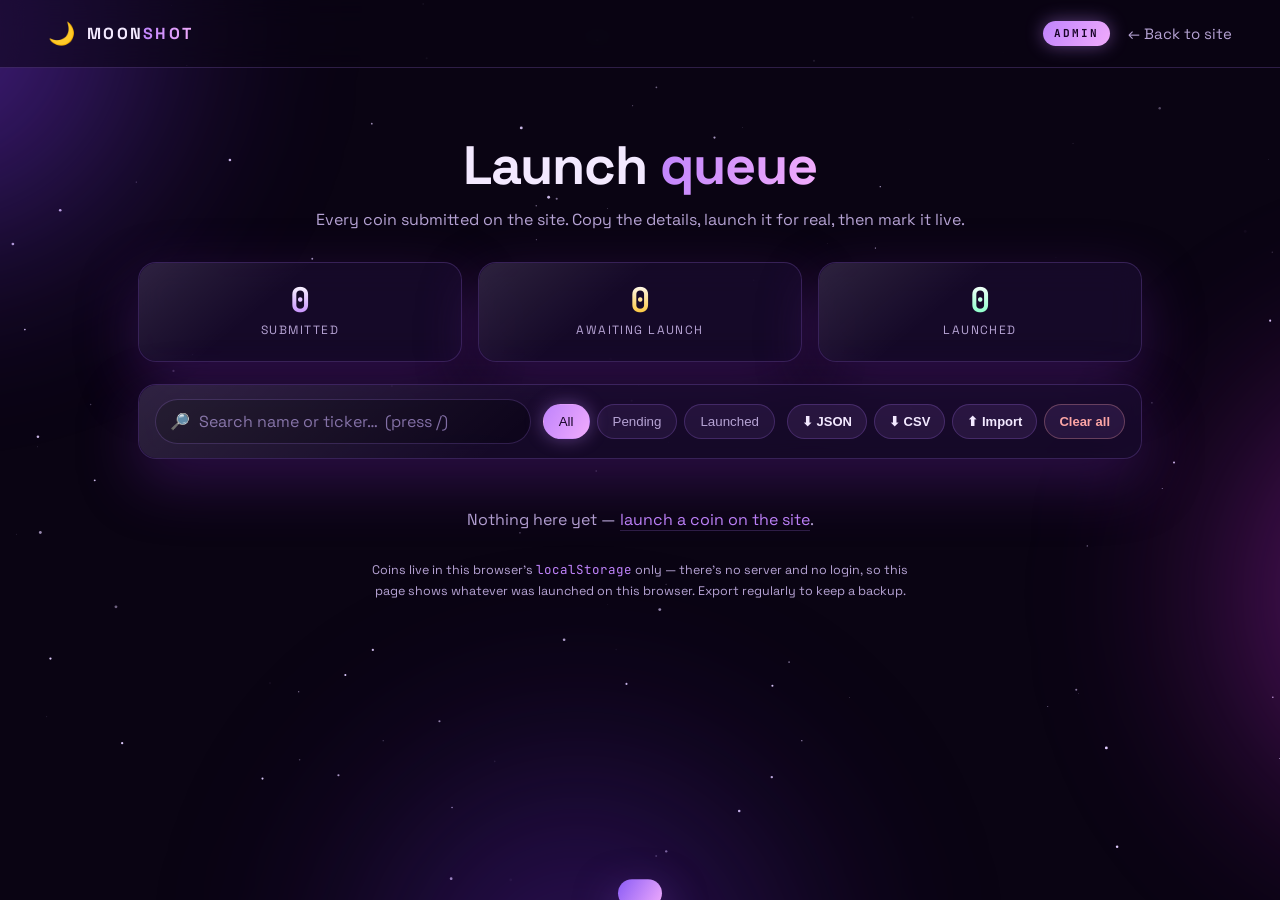
==== admin.html @ f0188c7a "Add admin launch queue and make the launched counter real The hero "Coins launched" stat was a hardc" ====
<!doctype html>
<html lang="en">
<head>
<meta charset="utf-8" />
<meta name="viewport" content="width=device-width, initial-scale=1" />
<title>Moonshot — Admin</title>
<meta name="robots" content="noindex" />
<link rel="preconnect" href="https://fonts.googleapis.com" />
<link rel="preconnect" href="https://fonts.gstatic.com" crossorigin />
<link href="https://fonts.googleapis.com/css2?family=Space+Grotesk:wght@400;600;700&family=JetBrains+Mono:wght@400;700&display=swap" rel="stylesheet" />
<link rel="stylesheet" href="styles.css" />
</head>
<body class="admin-body">
<canvas id="stars" aria-hidden="true"></canvas>
<div class="aurora" aria-hidden="true"><span></span><span></span><span></span></div>

<header class="nav">
  <a class="brand" href="index.html">
    <span class="brand-mark" aria-hidden="true">🌙</span>
    <span class="brand-text">MOON<b>SHOT</b></span>
  </a>
  <span class="admin-tag">ADMIN</span>
  <nav class="nav-links"><a href="index.html">← Back to site</a></nav>
</header>

<main class="admin">
  <div class="section-head reveal">
    <h2>Launch <span class="grad">queue</span></h2>
    <p>Every coin submitted on the site. Copy the details, launch it for real, then mark it live.</p>
  </div>

  <section class="admin-stats reveal" aria-label="Totals">
    <div class="card stat-tile"><span class="stat-n" id="s-total">0</span><span class="stat-l">Submitted</span></div>
    <div class="card stat-tile pending"><span class="stat-n" id="s-pending">0</span><span class="stat-l">Awaiting launch</span></div>
    <div class="card stat-tile live"><span class="stat-n" id="s-launched">0</span><span class="stat-l">Launched</span></div>
  </section>

  <section class="card toolbar reveal" style="--d:.06s">
    <div class="search">
      <span aria-hidden="true">🔎</span>
      <input id="q" type="search" placeholder="Search name or ticker…  (press /)" aria-label="Search coins" />
    </div>
    <div class="filters" role="group" aria-label="Filter by status">
      <button class="chip is-on" data-filter="all" type="button">All</button>
      <button class="chip" data-filter="pending" type="button">Pending</button>
      <button class="chip" data-filter="launched" type="button">Launched</button>
    </div>
    <div class="tools">
      <button class="btn btn-ghost sm" id="export-json" type="button">⬇ JSON</button>
      <button class="btn btn-ghost sm" id="export-csv" type="button">⬇ CSV</button>
      <button class="btn btn-ghost sm" id="import" type="button">⬆ Import</button>
      <input id="import-file" type="file" accept="application/json" hidden />
      <button class="btn btn-ghost sm danger" id="clear" type="button">Clear all</button>
    </div>
  </section>

  <section class="admin-list" id="list" aria-live="polite"></section>
  <p class="empty" id="admin-empty" hidden>Nothing here yet — <a href="index.html#launch">launch a coin on the site</a>.</p>

  <p class="fineprint admin-note">
    Coins live in this browser's <code>localStorage</code> only — there's no server and no
    login, so this page shows whatever was launched on this browser. Export regularly to keep a backup.
  </p>
</main>

<div class="toast" id="toast" role="status" aria-live="polite"></div>

<script src="store.js"></script>
<script src="admin.js"></script>
</body>
</html>
---- styles.css ----
/* ── MOONSHOT · purple launchpad ─────────────────────────────── */
:root{
  --bg:#0a0413; --bg2:#12071f; --panel:rgba(30,14,54,.62);
  --line:rgba(178,124,255,.22);
  --p1:#c084fc; --p2:#8b5cf6; --p3:#6d28d9; --p4:#e9d5ff;
  --accent:#f0abfc; --mint:#7dffc3;
  --text:#f3e9ff; --muted:#b6a3d4;
  --r:18px; --shadow:0 22px 60px rgba(88,28,135,.45);
  --ease:cubic-bezier(.22,1,.36,1);
}
*{box-sizing:border-box}
html{scroll-behavior:smooth; overflow-x:clip}
body{
  margin:0; background:var(--bg); color:var(--text);
  font:400 16px/1.6 "Space Grotesk",system-ui,sans-serif;
  overflow-x:clip; -webkit-font-smoothing:antialiased;
}
h1,h2,h3{line-height:1.05; margin:0; letter-spacing:-.02em}
a{color:inherit; text-decoration:none}
img{max-width:100%; display:block}

/* ── background layers ─────────────────────────────────────── */
#stars{position:fixed; inset:0; z-index:-3; width:100%; height:100%}
.aurora{position:fixed; inset:-20%; z-index:-2; filter:blur(90px); opacity:.65; pointer-events:none}
.aurora span{position:absolute; width:52vw; height:52vw; border-radius:50%; mix-blend-mode:screen}
.aurora span:nth-child(1){background:radial-gradient(circle,#7c3aed,transparent 65%); top:-10%; left:-8%; animation:drift 22s var(--ease) infinite alternate}
.aurora span:nth-child(2){background:radial-gradient(circle,#c026d3,transparent 65%); top:35%; right:-14%; animation:drift 28s var(--ease) infinite alternate-reverse}
.aurora span:nth-child(3){background:radial-gradient(circle,#4c1d95,transparent 65%); bottom:-18%; left:28%; animation:drift 34s var(--ease) infinite alternate}
@keyframes drift{from{transform:translate3d(0,0,0) scale(1)}to{transform:translate3d(6vw,-7vh,0) scale(1.25)}}
.grid-floor{
  position:fixed; inset:auto 0 0 0; height:42vh; z-index:-2; pointer-events:none;
  background:
    linear-gradient(transparent,rgba(10,4,19,.96) 72%),
    repeating-linear-gradient(to right,var(--line) 0 1px,transparent 1px 72px),
    repeating-linear-gradient(to bottom,var(--line) 0 1px,transparent 1px 72px);
  transform:perspective(420px) rotateX(70deg); transform-origin:bottom;
  animation:floor 6s linear infinite; opacity:.5;
}
@keyframes floor{to{background-position:0 0,0 0,0 72px}}

/* ── nav ───────────────────────────────────────────────────── */
.nav{
  position:sticky; top:0; z-index:50; display:flex; align-items:center; gap:18px;
  padding:16px clamp(16px,4vw,48px);
  background:rgba(10,4,19,.55); backdrop-filter:blur(14px);
  border-bottom:1px solid var(--line);
  animation:dropIn .7s var(--ease) both;
}
@keyframes dropIn{from{opacity:0; transform:translateY(-100%)}}
.brand{display:flex; align-items:center; gap:10px; font-weight:700; letter-spacing:.14em; margin-right:auto}
.brand-mark{font-size:22px; display:inline-block; animation:bob 4s var(--ease) infinite}
.brand-text b{background:linear-gradient(90deg,var(--p1),var(--accent)); -webkit-background-clip:text; background-clip:text; color:transparent}
@keyframes bob{50%{transform:translateY(-6px) rotate(-12deg)}}
.nav-links{display:flex; gap:26px; font-size:15px; color:var(--muted)}
.nav-links a{position:relative; transition:color .25s}
.nav-links a::after{content:""; position:absolute; left:0; bottom:-6px; height:2px; width:0; background:linear-gradient(90deg,var(--p1),var(--accent)); transition:width .3s var(--ease)}
.nav-links a:hover{color:var(--text)} .nav-links a:hover::after{width:100%}

/* ── buttons ───────────────────────────────────────────────── */
.btn{
  display:inline-flex; align-items:center; justify-content:center; gap:8px;
  padding:13px 22px; border-radius:999px; border:1px solid transparent;
  font-weight:600; font-size:15px; cursor:pointer; position:relative; overflow:hidden;
  transition:transform .25s var(--ease), box-shadow .25s, background .25s, border-color .25s;
}
.btn:active{transform:scale(.96)}
.btn-primary{background:linear-gradient(120deg,var(--p2),var(--p1) 55%,var(--accent)); color:#170528; box-shadow:0 12px 34px rgba(168,85,247,.45)}
.btn-primary:hover{transform:translateY(-3px) scale(1.03); box-shadow:0 20px 48px rgba(240,171,252,.5)}
.btn-ghost{background:rgba(192,132,252,.1); border-color:var(--line); color:var(--text)}
.btn-ghost:hover{background:rgba(192,132,252,.2); transform:translateY(-3px)}
.shine::before{
  content:""; position:absolute; top:0; left:-120%; width:60%; height:100%;
  background:linear-gradient(100deg,transparent,rgba(255,255,255,.55),transparent);
  animation:shine 3.2s var(--ease) infinite;
}
@keyframes shine{0%{left:-120%}55%,100%{left:160%}}
.pulse{animation:pulse 2.6s ease-in-out infinite}
@keyframes pulse{50%{box-shadow:0 0 0 12px rgba(192,132,252,0)} 0%,100%{box-shadow:0 0 0 0 rgba(192,132,252,.35)}}

/* ── reveal on scroll ──────────────────────────────────────── */
.reveal{opacity:0; transform:translateY(34px); transition:opacity .8s var(--ease) var(--d,0s), transform .8s var(--ease) var(--d,0s)}
.reveal.in{opacity:1; transform:none}
@media (prefers-reduced-motion:reduce){
  *,*::before,*::after{animation-duration:.001s!important; animation-iteration-count:1!important; transition-duration:.001s!important}
  .reveal{opacity:1; transform:none}
}

/* ── hero ──────────────────────────────────────────────────── */
.hero{
  display:grid; grid-template-columns:1.05fr .95fr; gap:40px; align-items:center;
  padding:clamp(40px,7vw,96px) clamp(16px,4vw,48px) 40px; max-width:1240px; margin:auto;
}
.eyebrow{display:inline-flex; align-items:center; gap:9px; margin:0 0 20px;
  padding:7px 15px; border-radius:999px; border:1px solid var(--line);
  background:rgba(192,132,252,.09); color:var(--p4); font-size:13.5px; letter-spacing:.04em}
.dot{width:8px; height:8px; border-radius:50%; background:var(--mint); box-shadow:0 0 12px var(--mint); animation:blink 1.6s infinite}
@keyframes blink{50%{opacity:.25}}
h1{font-size:clamp(42px,7.2vw,86px); font-weight:700}
.line{display:block; overflow:hidden}
.line>span{display:block; animation:riseIn 1s var(--ease) both}
.line:nth-child(2)>span{animation-delay:.12s}
@keyframes riseIn{from{transform:translateY(105%)}}
.grad{
  background:linear-gradient(100deg,var(--p1),var(--accent),#a5b4fc,var(--p1));
  background-size:300% 100%; -webkit-background-clip:text; background-clip:text; color:transparent;
  animation:flow 7s linear infinite;
}
@keyframes flow{to{background-position:300% 0}}
.lede{color:var(--muted); font-size:clamp(16px,1.6vw,19px); max-width:52ch; margin:22px 0 30px}
.lede b{color:var(--text)}
.hero-cta{display:flex; gap:14px; flex-wrap:wrap}
.stats{display:flex; gap:34px; margin:42px 0 0; flex-wrap:wrap}
.stats dt{font-size:12.5px; letter-spacing:.12em; text-transform:uppercase; color:var(--muted)}
.stats dd{margin:6px 0 0; font:700 30px/1 "JetBrains Mono",monospace;
  background:linear-gradient(180deg,#fff,var(--p1)); -webkit-background-clip:text; background-clip:text; color:transparent}

/* hero art */
.hero-art{display:grid; place-items:center; min-height:420px}
.orbit{position:relative; width:min(420px,78vw); aspect-ratio:1; display:grid; place-items:center}
.moon{
  width:46%; aspect-ratio:1; border-radius:50%; position:relative;
  background:radial-gradient(circle at 32% 28%,#f5ebff,#c4a6f0 45%,#7c4fd6 78%,#3b1a6b);
  box-shadow:0 0 70px rgba(192,132,252,.55), inset -18px -12px 40px rgba(38,10,70,.6);
  animation:spin 44s linear infinite, glow 5s ease-in-out infinite;
}
@keyframes glow{50%{box-shadow:0 0 120px rgba(240,171,252,.7), inset -18px -12px 40px rgba(38,10,70,.6)}}
.crater{position:absolute; border-radius:50%; background:rgba(74,35,122,.45); box-shadow:inset 2px 3px 6px rgba(20,4,40,.6)}
.c1{width:22%; height:22%; top:20%; left:24%} .c2{width:14%; height:14%; top:56%; left:54%} .c3{width:10%; height:10%; top:34%; left:64%}
.ring{position:absolute; inset:0; border-radius:50%; border:1px dashed var(--line)}
.r1{inset:6%; animation:spin 18s linear infinite}
.r2{inset:-4%; border-style:solid; border-color:rgba(240,171,252,.18); animation:spin 30s linear infinite reverse}
.r3{inset:-16%; animation:spin 46s linear infinite}
@keyframes spin{to{transform:rotate(360deg)}}
.sat{position:absolute; font-size:24px; filter:drop-shadow(0 0 10px rgba(240,171,252,.7))}
.s1{animation:orb1 14s linear infinite} .s2{animation:orb2 20s linear infinite} .s3{animation:orb3 26s linear infinite}
@keyframes orb1{from{transform:rotate(0) translateX(190px) rotate(0)}to{transform:rotate(360deg) translateX(190px) rotate(-360deg)}}
@keyframes orb2{from{transform:rotate(120deg) translateX(230px) rotate(-120deg)}to{transform:rotate(480deg) translateX(230px) rotate(-480deg)}}
@keyframes orb3{from{transform:rotate(240deg) translateX(160px) rotate(-240deg)}to{transform:rotate(600deg) translateX(160px) rotate(-600deg)}}
.rocket{position:absolute; bottom:-6%; left:6%; font-size:44px; animation:fly 7s var(--ease) infinite}
@keyframes fly{0%{transform:translate(0,0) rotate(0)}50%{transform:translate(120px,-150px) rotate(18deg)}100%{transform:translate(0,0) rotate(0)}}
.flame{position:absolute; left:2px; bottom:0; width:14px; height:26px; border-radius:50% 50% 60% 60%;
  background:linear-gradient(#fff,var(--accent),transparent); filter:blur(3px); animation:flame .18s infinite alternate}
@keyframes flame{to{transform:scaleY(1.5) translateY(4px); opacity:.6}}

/* ── marquee ───────────────────────────────────────────────── */
.marquee{overflow:hidden; border-block:1px solid var(--line); background:rgba(139,92,246,.08); padding:13px 0}
.marquee-track{display:flex; gap:44px; width:max-content; animation:slide 26s linear infinite; font:700 14px/1 "JetBrains Mono",monospace; color:var(--mint); letter-spacing:.1em}
.marquee:hover .marquee-track{animation-play-state:paused}
@keyframes slide{to{transform:translateX(-50%)}}

/* ── sections ──────────────────────────────────────────────── */
section{position:relative}
.launch,.board,.how{max-width:1240px; margin:auto; padding:clamp(56px,8vw,110px) clamp(16px,4vw,48px)}
.section-head{text-align:center; margin-bottom:42px}
.section-head h2{font-size:clamp(30px,4.6vw,54px)}
.section-head p{color:var(--muted); margin:12px 0 0}

.card{
  background:var(--panel); border:1px solid var(--line); border-radius:var(--r);
  backdrop-filter:blur(16px); box-shadow:var(--shadow); position:relative; overflow:hidden;
}
.card::after{content:""; position:absolute; inset:0; border-radius:inherit; pointer-events:none;
  background:linear-gradient(140deg,rgba(255,255,255,.1),transparent 40%)}

/* ── form ──────────────────────────────────────────────────── */
.launch-grid{display:grid; grid-template-columns:1.15fr .85fr; gap:26px; align-items:start}
.form{padding:clamp(20px,3vw,32px); display:grid; gap:20px}
.field{display:grid; gap:8px; min-width:0}
label,legend{font-size:13px; letter-spacing:.09em; text-transform:uppercase; color:var(--p4); font-weight:600}
.opt{text-transform:none; letter-spacing:0; color:var(--muted); font-weight:400; font-size:12px}
input[type=text],input[type=url],textarea{
  width:100%; padding:13px 15px; border-radius:12px; color:var(--text);
  background:rgba(12,5,24,.72); border:1px solid var(--line);
  font:inherit; transition:border-color .25s, box-shadow .25s, transform .25s var(--ease);
}
textarea{resize:vertical}
input:focus,textarea:focus{outline:none; border-color:var(--p1); box-shadow:0 0 0 4px rgba(192,132,252,.18); transform:translateY(-1px)}
input::placeholder,textarea::placeholder{color:#7f6ba3}
.row{display:grid; grid-template-columns:1fr 1fr; gap:16px}
.ticker-wrap{position:relative}
.ticker-wrap .prefix{position:absolute; left:14px; top:50%; transform:translateY(-50%); color:var(--p1); font-weight:700}
.ticker-wrap input{padding-left:30px; text-transform:uppercase; letter-spacing:.1em; font-family:"JetBrains Mono",monospace}
.counter{color:var(--muted); font-size:12px; justify-self:end}
.hint{color:#fca5a5; font-size:12.5px; min-height:1em}
.links{border:1px dashed var(--line); border-radius:14px; padding:16px; margin:0; display:grid; gap:10px}
.ln{display:flex; align-items:center; gap:10px; text-transform:none; letter-spacing:0; font-size:15px; color:var(--text)}
.ln>span{width:32px; height:32px; flex:none; display:grid; place-items:center; border-radius:10px; background:rgba(192,132,252,.14); border:1px solid var(--line); transition:transform .3s var(--ease)}
.ln:focus-within>span{transform:rotate(-10deg) scale(1.12)}
.btn-launch{width:100%; padding:17px; font-size:17px}
.btn-launch.loading .btn-label{opacity:0}
.btn-launch.loading::after{content:"launching…"; position:absolute; inset:0; display:grid; place-items:center; font-weight:700; letter-spacing:.14em; animation:blink 1s infinite}
.fineprint{margin:0; text-align:center; font-size:12.5px; color:var(--muted)}

/* ── coin card ─────────────────────────────────────────────── */
.preview-card{padding:20px; position:sticky; top:92px}
.preview-head{display:flex; align-items:center; gap:9px; font-size:12px; letter-spacing:.14em; text-transform:uppercase; color:var(--muted); margin-bottom:14px}
.led{width:8px; height:8px; border-radius:50%; background:var(--mint); box-shadow:0 0 10px var(--mint); animation:blink 1.4s infinite}
.coin{
  border:1px solid var(--line); border-radius:16px; padding:18px;
  background:linear-gradient(160deg,rgba(139,92,246,.2),rgba(12,5,24,.65));
  display:grid; gap:12px; transition:transform .3s var(--ease), box-shadow .3s;
}
.coin:hover{box-shadow:0 20px 50px rgba(168,85,247,.35)}
.coin-top{display:flex; align-items:center; gap:13px}
.coin-img{
  width:56px; height:56px; flex:none; border-radius:14px; overflow:hidden;
  display:grid; place-items:center; font-size:26px;
  background:linear-gradient(140deg,var(--p2),var(--accent)); box-shadow:0 0 22px rgba(192,132,252,.45);
  animation:bob 5s var(--ease) infinite;
}
.coin-img img{width:100%; height:100%; object-fit:cover}
.coin h3{font-size:19px} .tick{margin:3px 0 0; font:700 13px/1 "JetBrains Mono",monospace; color:var(--p1); letter-spacing:.12em}
.badge{margin-left:auto; align-self:flex-start; font-size:10.5px; font-weight:700; letter-spacing:.14em;
  padding:5px 9px; border-radius:999px; color:#150425; background:var(--mint); box-shadow:0 0 16px rgba(125,255,195,.5)}
.coin-desc{margin:0; color:var(--muted); font-size:14.5px; word-break:break-word}
.coin-links{display:flex; gap:8px; flex-wrap:wrap}
.coin-links a{
  font-size:13px; padding:7px 13px; border-radius:999px; color:var(--p4);
  border:1px solid var(--line); background:rgba(192,132,252,.1);
  transition:transform .25s var(--ease), background .25s;
}
.coin-links a:hover{transform:translateY(-3px) scale(1.05); background:rgba(192,132,252,.25)}
.spark{display:flex; align-items:flex-end; gap:4px; height:38px}
.spark i{flex:1; border-radius:3px 3px 0 0; background:linear-gradient(180deg,var(--accent),var(--p3)); animation:bars 1.6s ease-in-out infinite}
.spark i:nth-child(2n){animation-duration:2.1s} .spark i:nth-child(3n){animation-duration:1.3s}
.spark i:nth-child(n+1){animation-delay:calc(var(--i,0)*.08s)}
@keyframes bars{0%,100%{height:34%}50%{height:100%}}
.tilt{transform-style:preserve-3d; will-change:transform}

/* ── board ─────────────────────────────────────────────────── */
.coin-grid{display:grid; grid-template-columns:repeat(auto-fill,minmax(270px,1fr)); gap:20px}
.coin-grid .coin{animation:pop .6s var(--ease) both}
@keyframes pop{from{opacity:0; transform:translateY(26px) scale(.94)}}
.coin .del{position:absolute; top:10px; right:10px; width:26px; height:26px; border-radius:50%;
  border:1px solid var(--line); background:rgba(12,5,24,.7); color:var(--muted); cursor:pointer;
  opacity:0; transition:opacity .25s, transform .25s, color .25s; line-height:1}
.coin{position:relative}
.coin:hover .del{opacity:1} .coin .del:hover{color:#fca5a5; transform:rotate(90deg) scale(1.15)}
.empty{text-align:center; color:var(--muted); margin-top:26px}
.empty a{color:var(--p1); border-bottom:1px solid var(--line)}

/* ── steps ─────────────────────────────────────────────────── */
.steps{list-style:none; margin:0; padding:0; display:grid; grid-template-columns:repeat(auto-fit,minmax(215px,1fr)); gap:20px}
.step{padding:26px 22px; transition:transform .35s var(--ease)}
.step:hover{transform:translateY(-8px) rotate(-1deg)}
.num{display:grid; place-items:center; width:40px; height:40px; border-radius:12px; margin-bottom:14px;
  font:700 18px/1 "JetBrains Mono",monospace; color:#180527;
  background:linear-gradient(140deg,var(--p1),var(--accent)); box-shadow:0 0 20px rgba(192,132,252,.5)}
.step h3{font-size:18px; margin-bottom:8px} .step p{margin:0; color:var(--muted); font-size:14.5px}

/* ── footer / toast / confetti ─────────────────────────────── */
.footer{border-top:1px solid var(--line); padding:32px 20px 46px; text-align:center; color:var(--muted); font-size:14px}
.toast{
  position:fixed; left:50%; bottom:32px; z-index:99; transform:translate(-50%,140%);
  padding:14px 22px; border-radius:999px; font-weight:600;
  background:linear-gradient(120deg,var(--p2),var(--accent)); color:#180527;
  box-shadow:0 18px 44px rgba(168,85,247,.5); transition:transform .5s var(--ease); pointer-events:none;
}
.toast.show{transform:translate(-50%,0)}
#confetti{position:fixed; inset:0; z-index:98; pointer-events:none}

/* ── responsive ────────────────────────────────────────────── */
@media (max-width:980px){
  .hero{grid-template-columns:1fr; text-align:center}
  .hero-copy{order:2} .hero-art{order:1; min-height:320px}
  .eyebrow,.hero-cta,.stats{justify-content:center}
  .lede{margin-inline:auto}
  .launch-grid{grid-template-columns:1fr}
  .preview-card{position:static}
}
@media (max-width:620px){
  .nav-links{display:none}
  .orbit{width:min(420px,62vw)}
  .rocket{font-size:34px}
  .row{grid-template-columns:1fr}
  .stats{gap:22px} .stats dd{font-size:24px}
}

/* ── image dropzone ────────────────────────────────────────── */
.drop{
  position:relative; display:grid; place-items:center; gap:6px; text-align:center;
  min-height:170px; padding:18px; cursor:pointer; overflow:hidden;
  border:2px dashed var(--line); border-radius:16px;
  background:radial-gradient(circle at 50% 120%,rgba(139,92,246,.22),rgba(12,5,24,.6));
  transition:border-color .3s, transform .3s var(--ease), box-shadow .3s;
}
.drop:hover,.drop:focus-visible,.drop.over{
  border-color:var(--p1); outline:none; transform:translateY(-3px);
  box-shadow:0 0 0 4px rgba(192,132,252,.16), 0 18px 40px rgba(88,28,135,.45);
}
.drop.over{border-style:solid; animation:pulse 1.2s ease-in-out infinite}
.drop-empty{display:grid; gap:4px; justify-items:center; color:var(--muted); pointer-events:none}
.drop-empty b{color:var(--text); font-size:15px}
.drop-empty small{font-size:12.5px}
.drop-icon{font-size:34px; animation:bob 3.4s var(--ease) infinite}
.drop img{max-height:190px; width:auto; border-radius:12px; box-shadow:0 14px 34px rgba(24,6,48,.6);
  animation:pop .5s var(--ease) both}
.drop.has-img{min-height:0; border-style:solid}

/* ── badges (shared) ───────────────────────────────────────── */
.badge.is-pending{background:linear-gradient(120deg,#fbbf24,#fcd34d); color:#2a1605; box-shadow:0 0 16px rgba(251,191,36,.45)}
.badge.is-live{background:var(--mint); color:#062a1b; box-shadow:0 0 16px rgba(125,255,195,.5)}
.admin-link{margin:10px 0 0; font-size:13px}
.admin-link a{color:var(--p1); opacity:.75; transition:opacity .25s}
.admin-link a:hover{opacity:1}

/* ── admin panel ───────────────────────────────────────────── */
.admin-body .grid-floor{display:none}
.admin-tag{
  font:700 11px/1 "JetBrains Mono",monospace; letter-spacing:.18em; padding:7px 11px; border-radius:999px;
  color:#180527; background:linear-gradient(120deg,var(--p1),var(--accent)); box-shadow:0 0 18px rgba(192,132,252,.45);
}
.admin{max-width:1100px; margin:auto; padding:clamp(34px,6vw,70px) clamp(16px,4vw,48px) 90px}
.admin .section-head{margin-bottom:30px}

.admin-stats{display:grid; grid-template-columns:repeat(3,1fr); gap:16px; margin-bottom:22px}
.stat-tile{padding:20px; display:grid; gap:4px; justify-items:center; text-align:center; transition:transform .3s var(--ease)}
.stat-tile:hover{transform:translateY(-4px)}
.stat-n{font:700 34px/1 "JetBrains Mono",monospace;
  background:linear-gradient(180deg,#fff,var(--p1)); -webkit-background-clip:text; background-clip:text; color:transparent}
.stat-tile.pending .stat-n{background:linear-gradient(180deg,#fff,#fbbf24); -webkit-background-clip:text; background-clip:text}
.stat-tile.live .stat-n{background:linear-gradient(180deg,#fff,var(--mint)); -webkit-background-clip:text; background-clip:text}
.stat-l{font-size:12px; letter-spacing:.12em; text-transform:uppercase; color:var(--muted)}

.toolbar{display:flex; flex-wrap:wrap; gap:12px; align-items:center; padding:14px 16px; margin-bottom:22px}
.search{display:flex; align-items:center; gap:9px; flex:1 1 230px; padding:9px 14px; border-radius:999px;
  background:rgba(12,5,24,.72); border:1px solid var(--line); transition:border-color .25s, box-shadow .25s}
.search:focus-within{border-color:var(--p1); box-shadow:0 0 0 4px rgba(192,132,252,.16)}
.search input{border:none; background:none; padding:0; width:100%; color:var(--text); font:inherit}
.search input:focus{outline:none; box-shadow:none; transform:none}
.filters{display:flex; gap:7px}
.chip{
  padding:9px 15px; border-radius:999px; cursor:pointer; font:600 13px/1 inherit; color:var(--muted);
  background:rgba(192,132,252,.08); border:1px solid var(--line);
  transition:transform .25s var(--ease), color .25s, background .25s, border-color .25s;
}
.chip:hover{transform:translateY(-2px); color:var(--text)}
.chip.is-on{color:#180527; background:linear-gradient(120deg,var(--p1),var(--accent)); border-color:transparent; box-shadow:0 0 18px rgba(192,132,252,.4)}
.tools{display:flex; gap:7px; flex-wrap:wrap; margin-left:auto}
.btn.sm{padding:9px 14px; font-size:13px}
.btn.danger{color:#fca5a5; border-color:rgba(252,165,165,.3)}
.btn.danger:hover{background:rgba(252,165,165,.14)}
.btn[disabled]{opacity:.4; pointer-events:none}

.admin-list{display:grid; gap:14px}
.acoin{padding:16px 18px; display:grid; gap:14px; animation:pop .5s var(--ease) both;
  transition:transform .3s var(--ease), box-shadow .3s}
.acoin:hover{transform:translateY(-3px); box-shadow:0 22px 52px rgba(88,28,135,.5)}
.acoin.is-live{border-color:rgba(125,255,195,.3)}
.acoin.is-live::before{content:""; position:absolute; left:0; top:0; bottom:0; width:3px;
  background:linear-gradient(180deg,var(--mint),transparent)}
.acoin-main{display:flex; gap:15px; align-items:flex-start}
.acoin-img{width:62px; height:62px; flex:none; border-radius:14px; overflow:hidden; display:grid; place-items:center;
  font-size:28px; background:linear-gradient(140deg,var(--p2),var(--accent)); box-shadow:0 0 20px rgba(192,132,252,.4)}
.acoin-img img{width:100%; height:100%; object-fit:cover}
.acoin-id{min-width:0; flex:1}
.acoin-id h3{font-size:18px; display:flex; align-items:baseline; gap:9px; flex-wrap:wrap}
.acoin-id .tick{font:700 13px/1 "JetBrains Mono",monospace; color:var(--p1); letter-spacing:.1em}
.meta{margin:5px 0 0; font-size:12.5px; color:var(--muted)}
.acoin-desc{margin:8px 0 0; font-size:14.5px; color:var(--text); word-break:break-word}
.dim{color:var(--muted); font-style:italic}
.acoin-links{display:flex; gap:7px; flex-wrap:wrap; margin-top:9px; font-size:13px}
.acoin-links a{padding:5px 11px; border-radius:999px; color:var(--p4);
  border:1px solid var(--line); background:rgba(192,132,252,.1); transition:transform .25s var(--ease), background .25s}
.acoin-links a:hover{transform:translateY(-2px); background:rgba(192,132,252,.24)}

.acoin-actions{display:flex; gap:9px; flex-wrap:wrap; align-items:center;
  padding-top:13px; border-top:1px dashed var(--line)}
.launch-url{display:flex; align-items:center; gap:8px; flex:1 1 240px; min-width:0;
  text-transform:none; letter-spacing:0; font-size:13px; color:var(--muted)}
.launch-url span{flex:none; font-size:11.5px; letter-spacing:.1em; text-transform:uppercase; color:var(--p4)}
.launch-url input{padding:9px 12px; font-size:13.5px; border-radius:10px}
.admin-note{margin-top:26px; max-width:70ch; margin-inline:auto; line-height:1.7}
.admin-note code{font-family:"JetBrains Mono",monospace; color:var(--p1)}

@media (max-width:760px){
  .admin-stats{grid-template-columns:1fr}
  .tools{margin-left:0; width:100%}
  .acoin-actions{flex-direction:column; align-items:stretch}
  .launch-url{flex-direction:column; align-items:stretch; gap:5px}
}
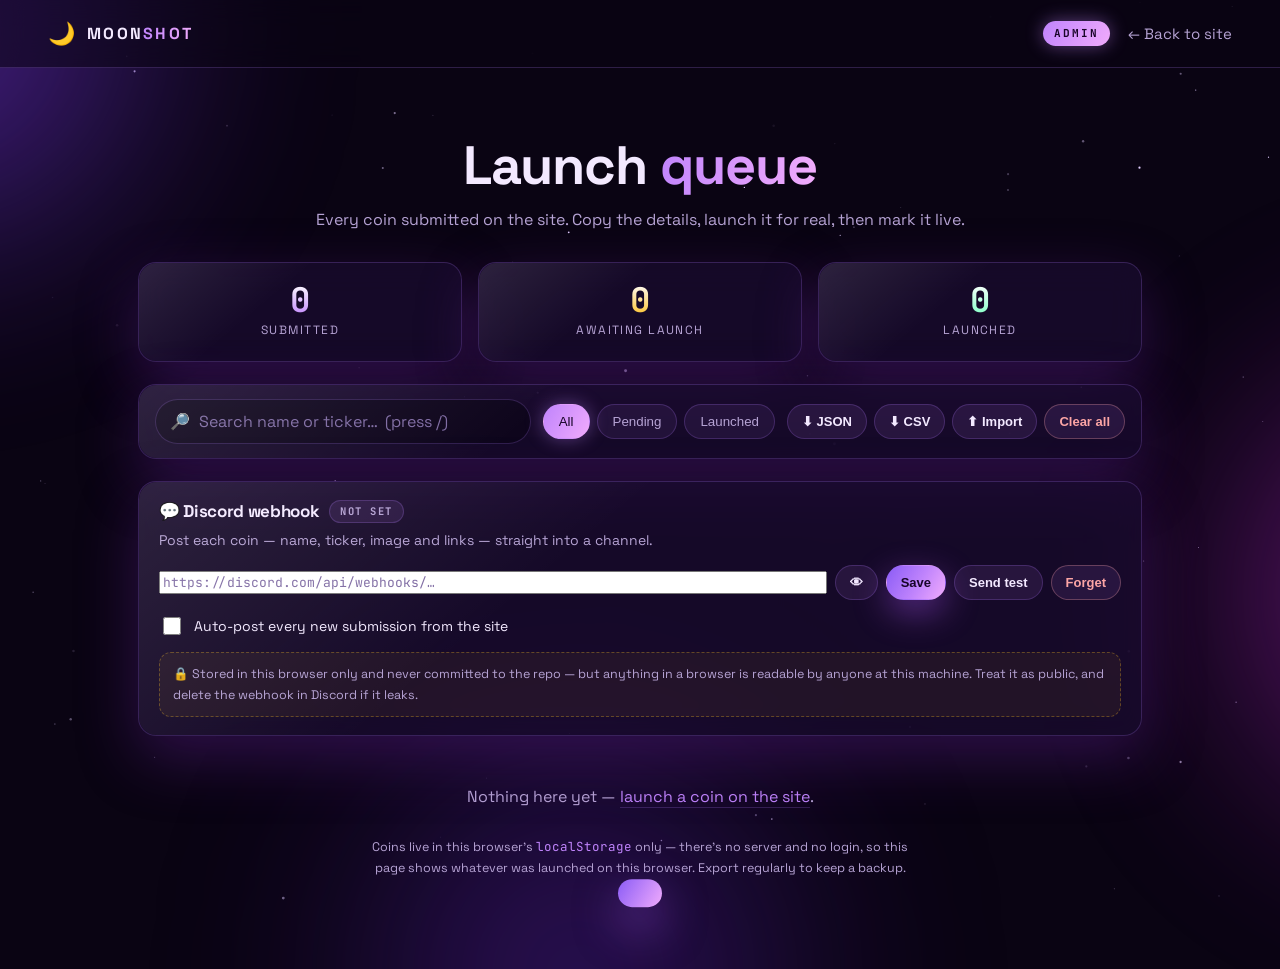
==== commit 54992f05: "Add Discord webhook relay for coin submissions Posts a coin's name, ticker, image and links into a D" ====
--- a/admin.html
+++ b/admin.html
@@ -54,6 +54,29 @@
     </div>
   </section>
 
+  <section class="card hook reveal" style="--d:.1s">
+    <div class="hook-head">
+      <h3>💬 Discord webhook <span class="hook-state" id="hook-state">not set</span></h3>
+      <p>Post each coin — name, ticker, image and links — straight into a channel.</p>
+    </div>
+    <div class="hook-row">
+      <input id="hook-url" type="password" placeholder="https://discord.com/api/webhooks/…" aria-label="Discord webhook URL" autocomplete="off" />
+      <button class="btn btn-ghost sm" id="hook-show" type="button" aria-label="Show or hide the webhook URL">👁</button>
+      <button class="btn btn-primary sm" id="hook-save" type="button">Save</button>
+      <button class="btn btn-ghost sm" id="hook-test" type="button">Send test</button>
+      <button class="btn btn-ghost sm danger" id="hook-clear" type="button">Forget</button>
+    </div>
+    <label class="hook-auto">
+      <input type="checkbox" id="hook-auto" />
+      <span>Auto-post every new submission from the site</span>
+    </label>
+    <p class="hook-warn">
+      🔒 Stored in this browser only and never committed to the repo — but anything in a
+      browser is readable by anyone at this machine. Treat it as public, and delete the
+      webhook in Discord if it leaks.
+    </p>
+  </section>
+
   <section class="admin-list" id="list" aria-live="polite"></section>
   <p class="empty" id="admin-empty" hidden>Nothing here yet — <a href="index.html#launch">launch a coin on the site</a>.</p>
 
@@ -66,6 +89,7 @@
 <div class="toast" id="toast" role="status" aria-live="polite"></div>
 
 <script src="store.js"></script>
+<script src="discord.js"></script>
 <script src="admin.js"></script>
 </body>
 </html>
--- a/styles.css
+++ b/styles.css
@@ -379,3 +379,22 @@
   .acoin-actions{flex-direction:column; align-items:stretch}
   .launch-url{flex-direction:column; align-items:stretch; gap:5px}
 }
+
+/* ── discord webhook settings ──────────────────────────────── */
+.hook{padding:18px 20px; display:grid; gap:14px; margin-bottom:22px}
+.hook-head h3{font-size:17px; display:flex; align-items:center; gap:10px; flex-wrap:wrap}
+.hook-head p{margin:6px 0 0; color:var(--muted); font-size:14px}
+.hook-state{
+  font:700 10.5px/1 "JetBrains Mono",monospace; letter-spacing:.14em; text-transform:uppercase;
+  padding:5px 10px; border-radius:999px; color:var(--muted);
+  background:rgba(192,132,252,.1); border:1px solid var(--line);
+}
+.hook-state.is-on{color:#062a1b; background:var(--mint); border-color:transparent; box-shadow:0 0 14px rgba(125,255,195,.45)}
+.hook-row{display:flex; gap:8px; flex-wrap:wrap; align-items:center}
+.hook-row input{flex:1 1 280px; min-width:0; font-family:"JetBrains Mono",monospace; font-size:13px}
+.hook-auto{display:flex; align-items:center; gap:10px; cursor:pointer;
+  text-transform:none; letter-spacing:0; font-size:14px; color:var(--text); font-weight:400}
+.hook-auto input{width:18px; height:18px; accent-color:var(--p1); cursor:pointer}
+.hook-warn{margin:0; font-size:12.5px; color:var(--muted); line-height:1.65;
+  padding:11px 13px; border-radius:12px; border:1px dashed rgba(251,191,36,.3); background:rgba(251,191,36,.06)}
+@media (max-width:760px){ .hook-row input{flex-basis:100%} }
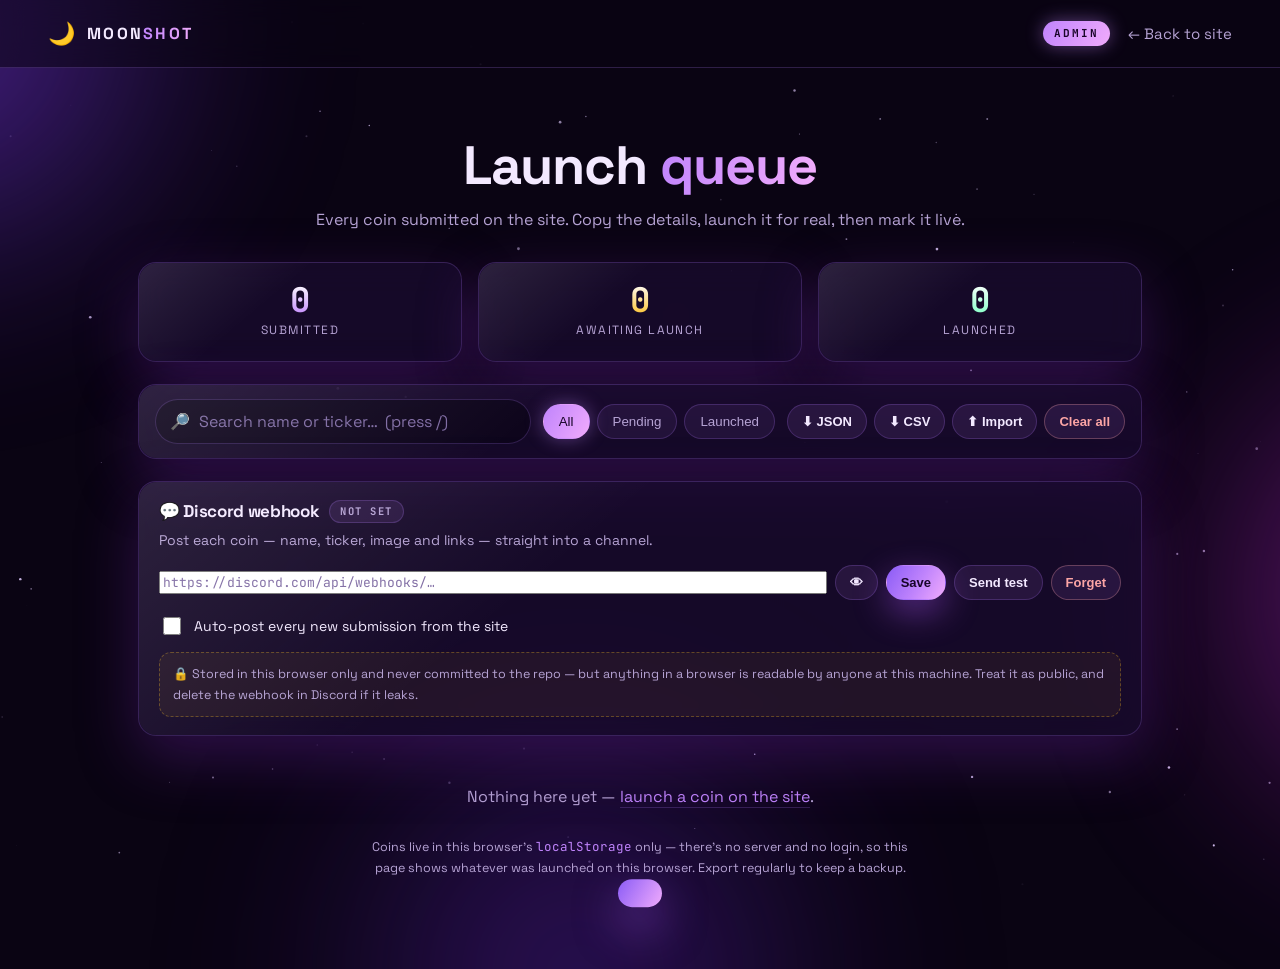
==== commit bc7f4294: "Warn when a page is opened without its sibling files Opening index.html or admin.html straight from " ====
--- a/admin.html
+++ b/admin.html
@@ -91,5 +91,28 @@
 <script src="store.js"></script>
 <script src="discord.js"></script>
 <script src="admin.js"></script>
+<script>
+/* Runs inline, so it still fires when the sibling files are missing —
+   e.g. when this page is opened straight from inside a ZIP. */
+(function () {
+  var missing = [];
+  if (!getComputedStyle(document.documentElement).getPropertyValue('--p1').trim()) missing.push('styles.css');
+  if (typeof window.MoonStore === 'undefined') missing.push('store.js');
+  if (typeof window.MoonDiscord === 'undefined') missing.push('discord.js');
+  if (!missing.length) return;
+
+  var bar = document.createElement('div');
+  bar.setAttribute('role', 'alert');
+  bar.style.cssText = 'position:fixed;inset:0 0 auto 0;z-index:9999;padding:18px 20px;' +
+    'font:15px/1.6 system-ui,sans-serif;color:#2a1605;background:#fcd34d;' +
+    'box-shadow:0 8px 30px rgba(0,0,0,.45);text-align:center';
+  bar.innerHTML = '<b>⚠️ This page is missing its files, so nothing on it works.</b><br>' +
+    "Looks like it was opened from inside the ZIP. Right-click the ZIP \u2192 <b>Extract All\u2026</b>, " +
+    'then open this page from the extracted folder.<br>' +
+    '<small style="opacity:.75">Not found: ' + missing.join(', ') + '</small>';
+  document.body.appendChild(bar);
+  document.body.style.paddingTop = '120px';
+})();
+</script>
 </body>
 </html>
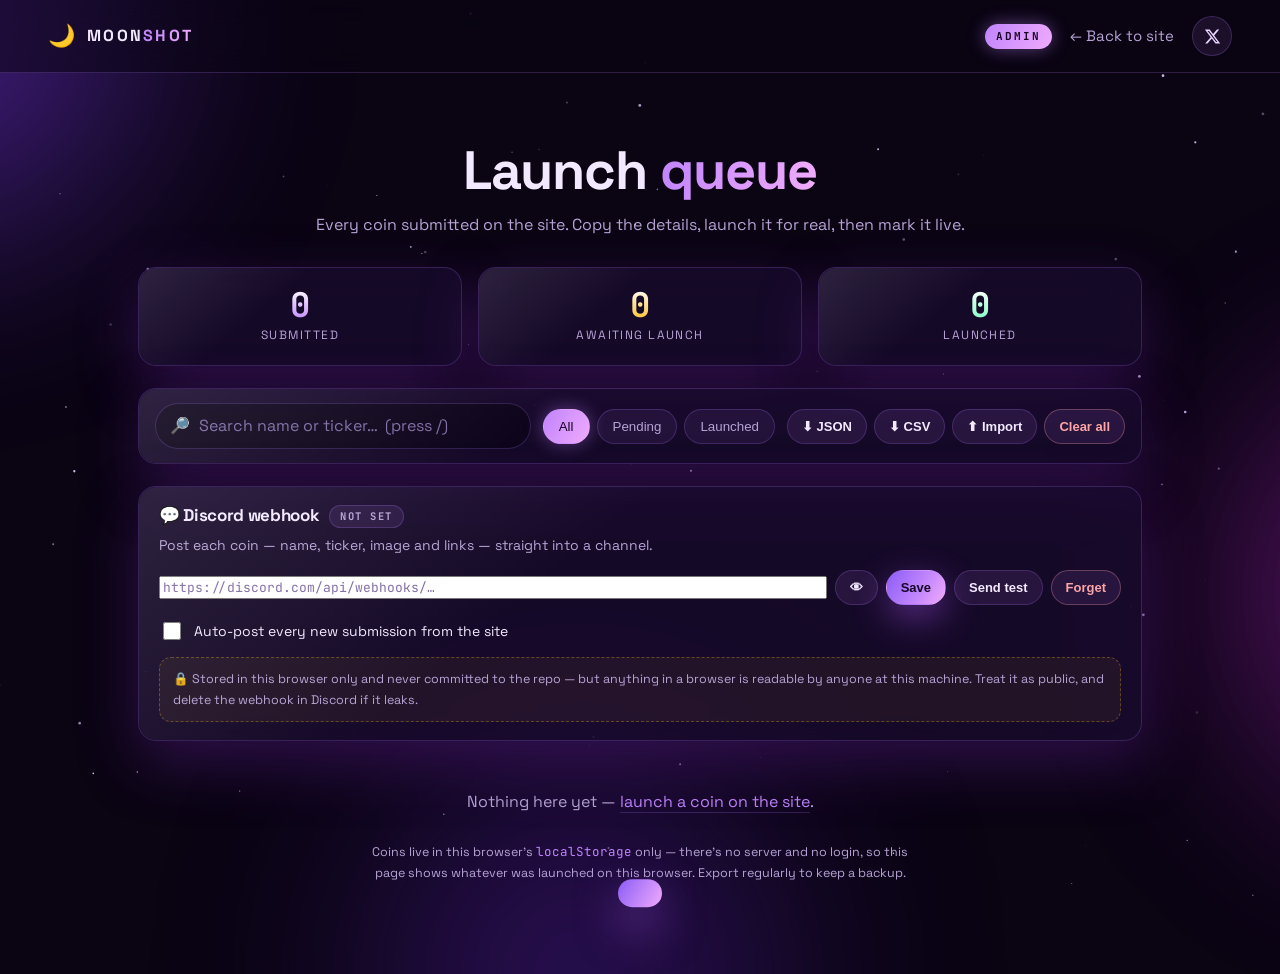
==== commit 66e8a9f8: "Add X profile links to the nav and footer An icon button in the header (kept visible on mobile, wher" ====
--- a/admin.html
+++ b/admin.html
@@ -21,6 +21,8 @@
   </a>
   <span class="admin-tag">ADMIN</span>
   <nav class="nav-links"><a href="index.html">← Back to site</a></nav>
+  <a class="x-link" href="https://x.com/Moonlauchpad" target="_blank" rel="noopener noreferrer"
+     aria-label="Moonshot on X (opens in a new tab)" title="@Moonlauchpad on X"><svg viewBox="0 0 24 24" aria-hidden="true" focusable="false"><path fill="currentColor" d="M18.244 2.25h3.308l-7.227 8.26 8.502 11.24H16.17l-5.214-6.817L4.99 21.75H1.68l7.73-8.835L1.254 2.25H8.08l4.713 6.231zm-1.161 17.52h1.833L7.084 4.126H5.117z"/></svg></a>
 </header>
 
 <main class="admin">
--- a/styles.css
+++ b/styles.css
@@ -398,3 +398,41 @@
 .hook-warn{margin:0; font-size:12.5px; color:var(--muted); line-height:1.65;
   padding:11px 13px; border-radius:12px; border:1px dashed rgba(251,191,36,.3); background:rgba(251,191,36,.06)}
 @media (max-width:760px){ .hook-row input{flex-basis:100%} }
+
+/* ── pending countdown ─────────────────────────────────────── */
+.coin.is-waiting{border-color:rgba(251,191,36,.34)}
+.coin.is-waiting .coin-img{animation:bob 5s var(--ease) infinite, waiting 2.2s ease-in-out infinite}
+@keyframes waiting{50%{box-shadow:0 0 30px rgba(251,191,36,.55)}}
+.badge.is-pending{font-variant-numeric:tabular-nums}
+.badge.just-live{animation:flip .9s var(--ease)}
+@keyframes flip{
+  0%{transform:scale(.6) rotate(-12deg); opacity:0}
+  45%{transform:scale(1.22) rotate(4deg)}
+  100%{transform:scale(1) rotate(0); opacity:1}
+}
+
+/* ── X / Twitter links ─────────────────────────────────────── */
+.x-link{
+  display:grid; place-items:center; width:40px; height:40px; flex:none;
+  border-radius:50%; color:var(--p4);
+  background:rgba(192,132,252,.1); border:1px solid var(--line);
+  transition:transform .3s var(--ease), background .3s, color .3s, box-shadow .3s;
+}
+.x-link svg{width:17px; height:17px}
+.x-link:hover,.x-link:focus-visible{
+  color:#180527; background:linear-gradient(120deg,var(--p1),var(--accent));
+  border-color:transparent; transform:translateY(-3px) scale(1.08) rotate(-8deg);
+  box-shadow:0 12px 30px rgba(192,132,252,.5); outline:none;
+}
+.footer-social{margin:0 0 4px}
+.x-follow{
+  display:inline-flex; align-items:center; gap:9px; padding:10px 18px; border-radius:999px;
+  color:var(--p4); background:rgba(192,132,252,.1); border:1px solid var(--line); font-weight:600;
+  transition:transform .3s var(--ease), background .3s, color .3s, box-shadow .3s;
+}
+.x-follow svg{width:15px; height:15px}
+.x-follow:hover,.x-follow:focus-visible{
+  color:#180527; background:linear-gradient(120deg,var(--p1),var(--accent));
+  border-color:transparent; transform:translateY(-3px); box-shadow:0 14px 34px rgba(192,132,252,.45); outline:none;
+}
+@media (max-width:620px){ .x-link{width:36px; height:36px} }
